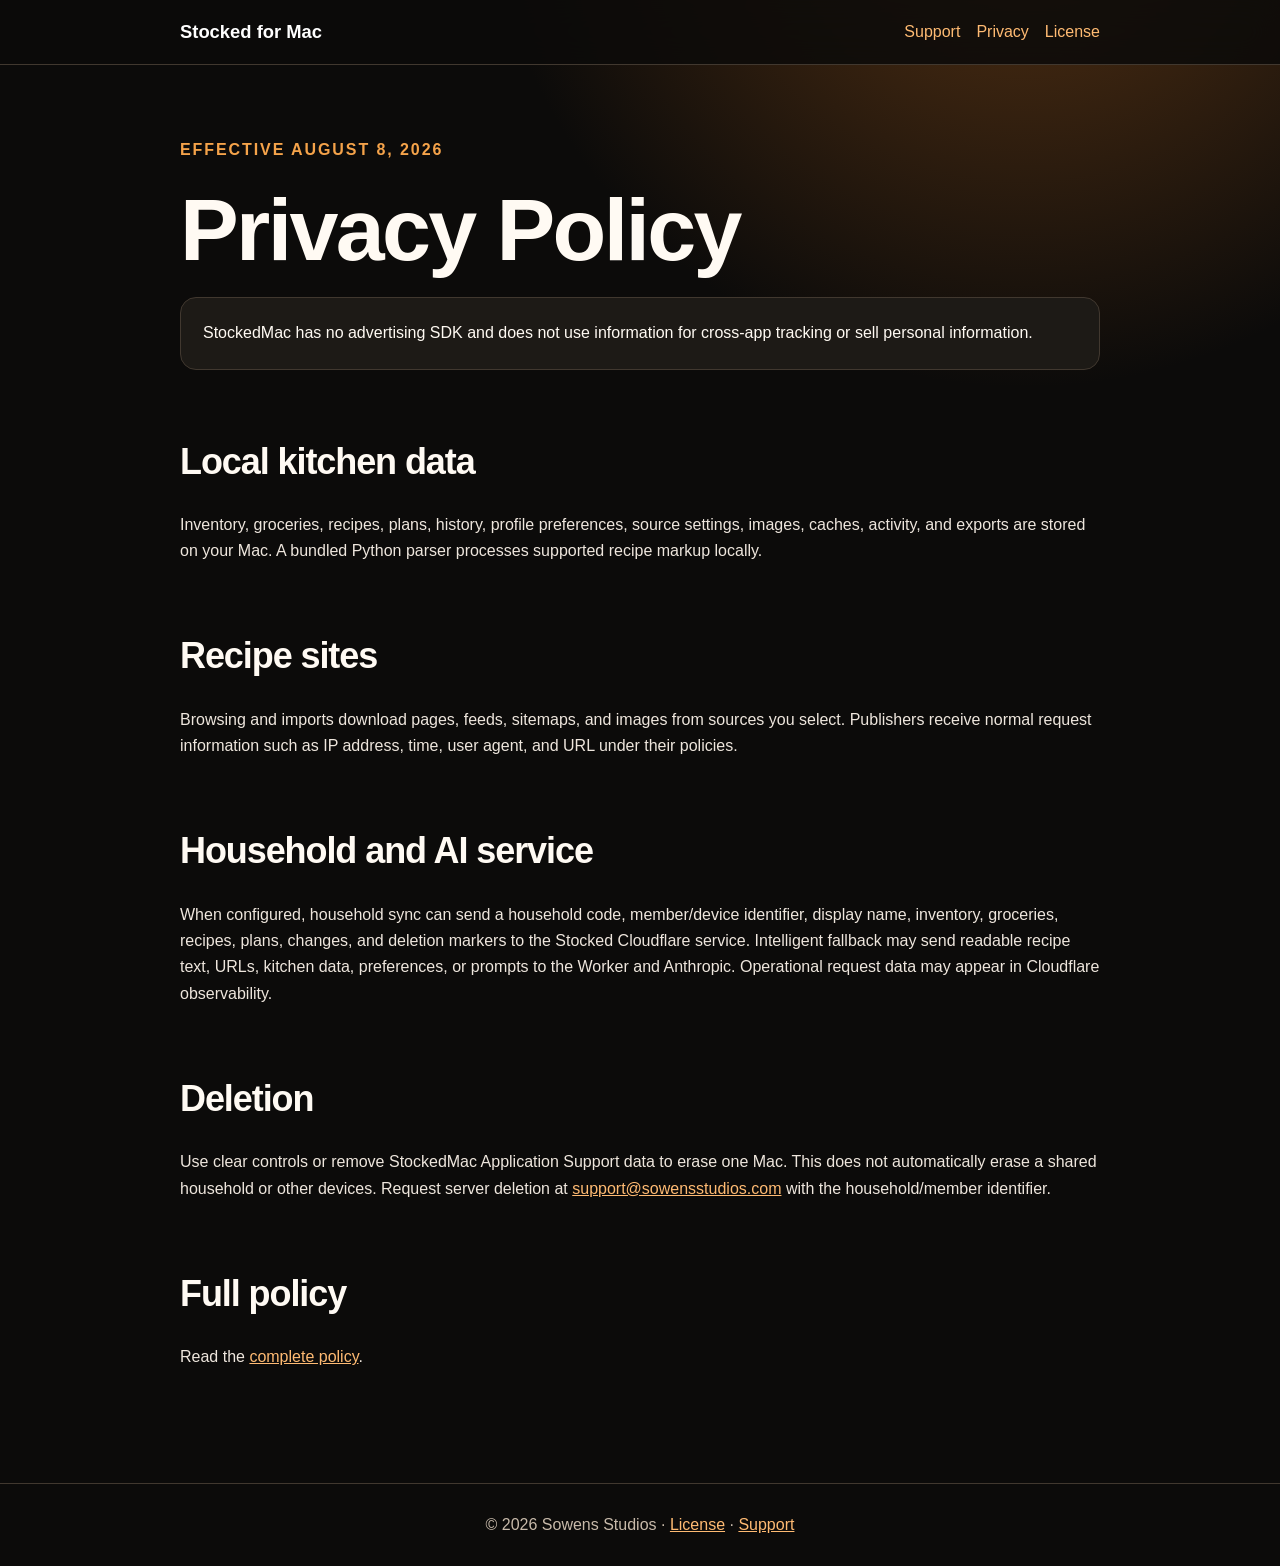
==== docs/privacy.html @ 6945c700 "Improve StockedMac and prepare public release" ====
<!doctype html><html lang="en"><head><meta charset="utf-8"><meta name="viewport" content="width=device-width,initial-scale=1"><title>Privacy — Stocked for Mac</title><link rel="stylesheet" href="style.css"></head><body><nav class="nav"><div><a class="brand" href="index.html">Stocked for Mac</a><span class="links"><a href="support.html">Support</a><a href="privacy.html">Privacy</a><a href="license.html">License</a></span></div></nav><main><div class="eyebrow">Effective August 8, 2026</div><h1>Privacy Policy</h1><div class="notice">StockedMac has no advertising SDK and does not use information for cross-app tracking or sell personal information.</div><h2>Local kitchen data</h2><p>Inventory, groceries, recipes, plans, history, profile preferences, source settings, images, caches, activity, and exports are stored on your Mac. A bundled Python parser processes supported recipe markup locally.</p><h2>Recipe sites</h2><p>Browsing and imports download pages, feeds, sitemaps, and images from sources you select. Publishers receive normal request information such as IP address, time, user agent, and URL under their policies.</p><h2>Household and AI service</h2><p>When configured, household sync can send a household code, member/device identifier, display name, inventory, groceries, recipes, plans, changes, and deletion markers to the Stocked Cloudflare service. Intelligent fallback may send readable recipe text, URLs, kitchen data, preferences, or prompts to the Worker and Anthropic. Operational request data may appear in Cloudflare observability.</p><h2>Deletion</h2><p>Use clear controls or remove StockedMac Application Support data to erase one Mac. This does not automatically erase a shared household or other devices. Request server deletion at <a href="mailto:support@sowensstudios.com">support@sowensstudios.com</a> with the household/member identifier.</p><h2>Full policy</h2><p>Read the <a href="https://github.com/sahmoee/StockedMac/blob/main/PRIVACY.md">complete policy</a>.</p></main><footer>© 2026 Sowens Studios · <a href="license.html">License</a> · <a href="support.html">Support</a></footer></body></html>
---- docs/style.css ----
:root{color-scheme:dark;--bg:#0c0b0a;--card:#1d1a16;--line:#41382f;--text:#fffaf3;--muted:#c8baaa;--accent:#f5a34a}*{box-sizing:border-box}body{margin:0;background:radial-gradient(circle at 80% -10%,#5b3514,transparent 34rem),var(--bg);color:var(--text);font:16px/1.65 -apple-system,BlinkMacSystemFont,"SF Pro Text",sans-serif}a{color:#ffbb73}.nav{position:sticky;top:0;background:#0c0b0add;backdrop-filter:blur(16px);border-bottom:1px solid var(--line)}.nav div,main{width:min(calc(100% - 36px),920px);margin:auto}.nav div{min-height:64px;display:flex;align-items:center;justify-content:space-between;gap:20px}.nav a{text-decoration:none}.brand{color:white;font-size:1.15rem;font-weight:800}.links{display:flex;gap:16px}main{padding:72px 0 96px}.hero{padding:36px 0 64px}h1,h2{line-height:1.12;letter-spacing:-.03em}h1{font-size:clamp(3rem,8vw,5.5rem);margin:.2em 0}h2{font-size:clamp(1.5rem,4vw,2.25rem);margin-top:2em}.lead{font-size:1.25rem;color:var(--muted);max-width:720px}.eyebrow{color:var(--accent);font-weight:800;text-transform:uppercase;letter-spacing:.12em}.cards{display:grid;grid-template-columns:repeat(3,1fr);gap:14px}.card,.notice{padding:22px;border:1px solid var(--line);border-radius:16px;background:var(--card)}p,li{color:#eee6dd}footer{border-top:1px solid var(--line);padding:28px;text-align:center;color:var(--muted)}@media(max-width:700px){.nav div{align-items:flex-start;flex-direction:column;padding:12px 0}.cards{grid-template-columns:1fr}main{padding-top:40px}}
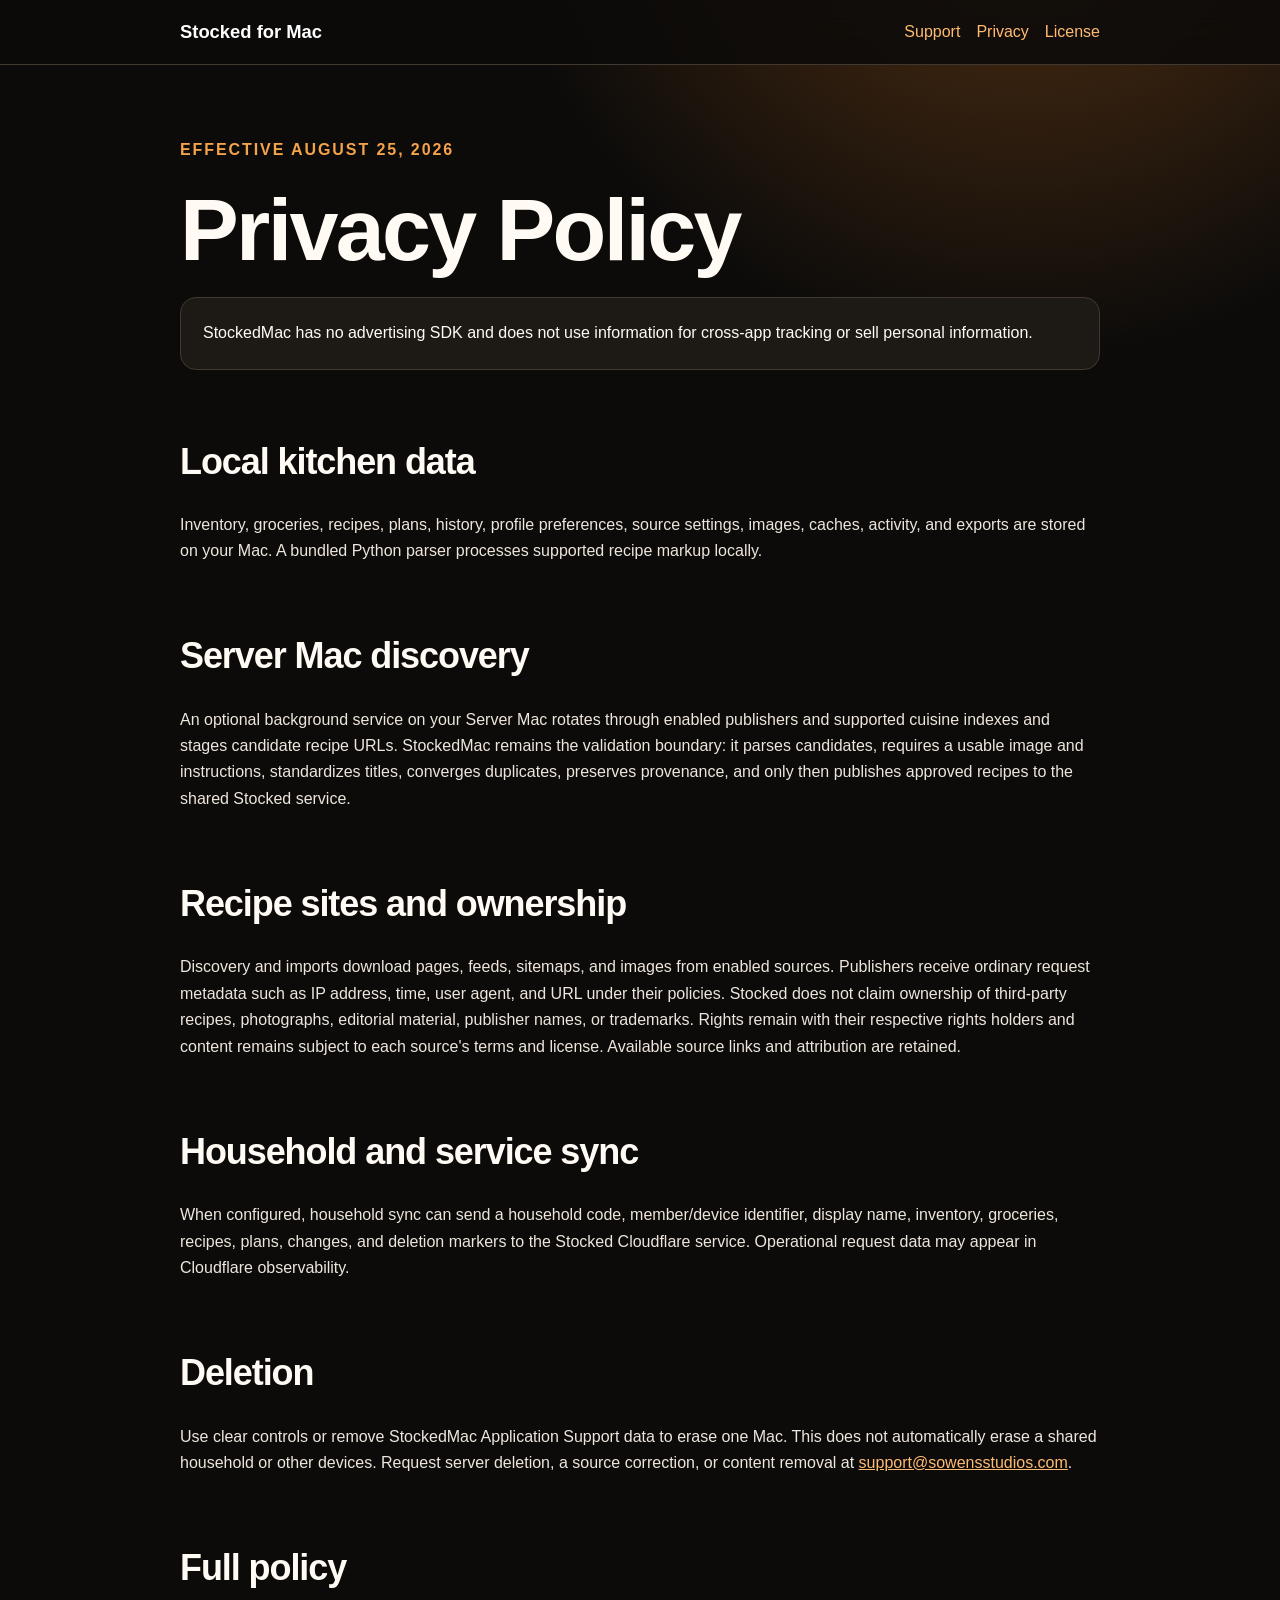
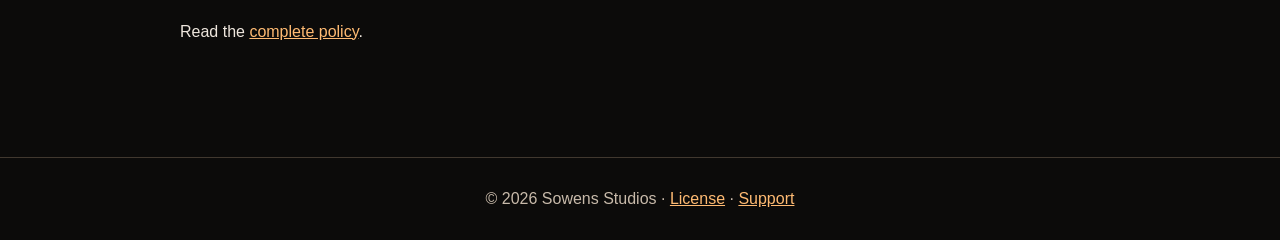
==== commit b9d35164: "chore(sync): validated Xcode update" ====
--- a/docs/privacy.html
+++ b/docs/privacy.html
@@ -1 +1 @@
-<!doctype html><html lang="en"><head><meta charset="utf-8"><meta name="viewport" content="width=device-width,initial-scale=1"><title>Privacy — Stocked for Mac</title><link rel="stylesheet" href="style.css"></head><body><nav class="nav"><div><a class="brand" href="index.html">Stocked for Mac</a><span class="links"><a href="support.html">Support</a><a href="privacy.html">Privacy</a><a href="license.html">License</a></span></div></nav><main><div class="eyebrow">Effective August 8, 2026</div><h1>Privacy Policy</h1><div class="notice">StockedMac has no advertising SDK and does not use information for cross-app tracking or sell personal information.</div><h2>Local kitchen data</h2><p>Inventory, groceries, recipes, plans, history, profile preferences, source settings, images, caches, activity, and exports are stored on your Mac. A bundled Python parser processes supported recipe markup locally.</p><h2>Recipe sites</h2><p>Browsing and imports download pages, feeds, sitemaps, and images from sources you select. Publishers receive normal request information such as IP address, time, user agent, and URL under their policies.</p><h2>Household and AI service</h2><p>When configured, household sync can send a household code, member/device identifier, display name, inventory, groceries, recipes, plans, changes, and deletion markers to the Stocked Cloudflare service. Intelligent fallback may send readable recipe text, URLs, kitchen data, preferences, or prompts to the Worker and Anthropic. Operational request data may appear in Cloudflare observability.</p><h2>Deletion</h2><p>Use clear controls or remove StockedMac Application Support data to erase one Mac. This does not automatically erase a shared household or other devices. Request server deletion at <a href="mailto:support@sowensstudios.com">support@sowensstudios.com</a> with the household/member identifier.</p><h2>Full policy</h2><p>Read the <a href="https://github.com/sahmoee/StockedMac/blob/main/PRIVACY.md">complete policy</a>.</p></main><footer>© 2026 Sowens Studios · <a href="license.html">License</a> · <a href="support.html">Support</a></footer></body></html>
+<!doctype html><html lang="en"><head><meta charset="utf-8"><meta name="viewport" content="width=device-width,initial-scale=1"><title>Privacy — Stocked for Mac</title><link rel="stylesheet" href="style.css"></head><body><nav class="nav"><div><a class="brand" href="index.html">Stocked for Mac</a><span class="links"><a href="support.html">Support</a><a href="privacy.html">Privacy</a><a href="license.html">License</a></span></div></nav><main><div class="eyebrow">Effective August 25, 2026</div><h1>Privacy Policy</h1><div class="notice">StockedMac has no advertising SDK and does not use information for cross-app tracking or sell personal information.</div><h2>Local kitchen data</h2><p>Inventory, groceries, recipes, plans, history, profile preferences, source settings, images, caches, activity, and exports are stored on your Mac. A bundled Python parser processes supported recipe markup locally.</p><h2>Server Mac discovery</h2><p>An optional background service on your Server Mac rotates through enabled publishers and supported cuisine indexes and stages candidate recipe URLs. StockedMac remains the validation boundary: it parses candidates, requires a usable image and instructions, standardizes titles, converges duplicates, preserves provenance, and only then publishes approved recipes to the shared Stocked service.</p><h2>Recipe sites and ownership</h2><p>Discovery and imports download pages, feeds, sitemaps, and images from enabled sources. Publishers receive ordinary request metadata such as IP address, time, user agent, and URL under their policies. Stocked does not claim ownership of third-party recipes, photographs, editorial material, publisher names, or trademarks. Rights remain with their respective rights holders and content remains subject to each source's terms and license. Available source links and attribution are retained.</p><h2>Household and service sync</h2><p>When configured, household sync can send a household code, member/device identifier, display name, inventory, groceries, recipes, plans, changes, and deletion markers to the Stocked Cloudflare service. Operational request data may appear in Cloudflare observability.</p><h2>Deletion</h2><p>Use clear controls or remove StockedMac Application Support data to erase one Mac. This does not automatically erase a shared household or other devices. Request server deletion, a source correction, or content removal at <a href="mailto:support@sowensstudios.com">support@sowensstudios.com</a>.</p><h2>Full policy</h2><p>Read the <a href="https://github.com/sahmoee/StockedMac/blob/main/PRIVACY.md">complete policy</a>.</p></main><footer>© 2026 Sowens Studios · <a href="license.html">License</a> · <a href="support.html">Support</a></footer></body></html>
